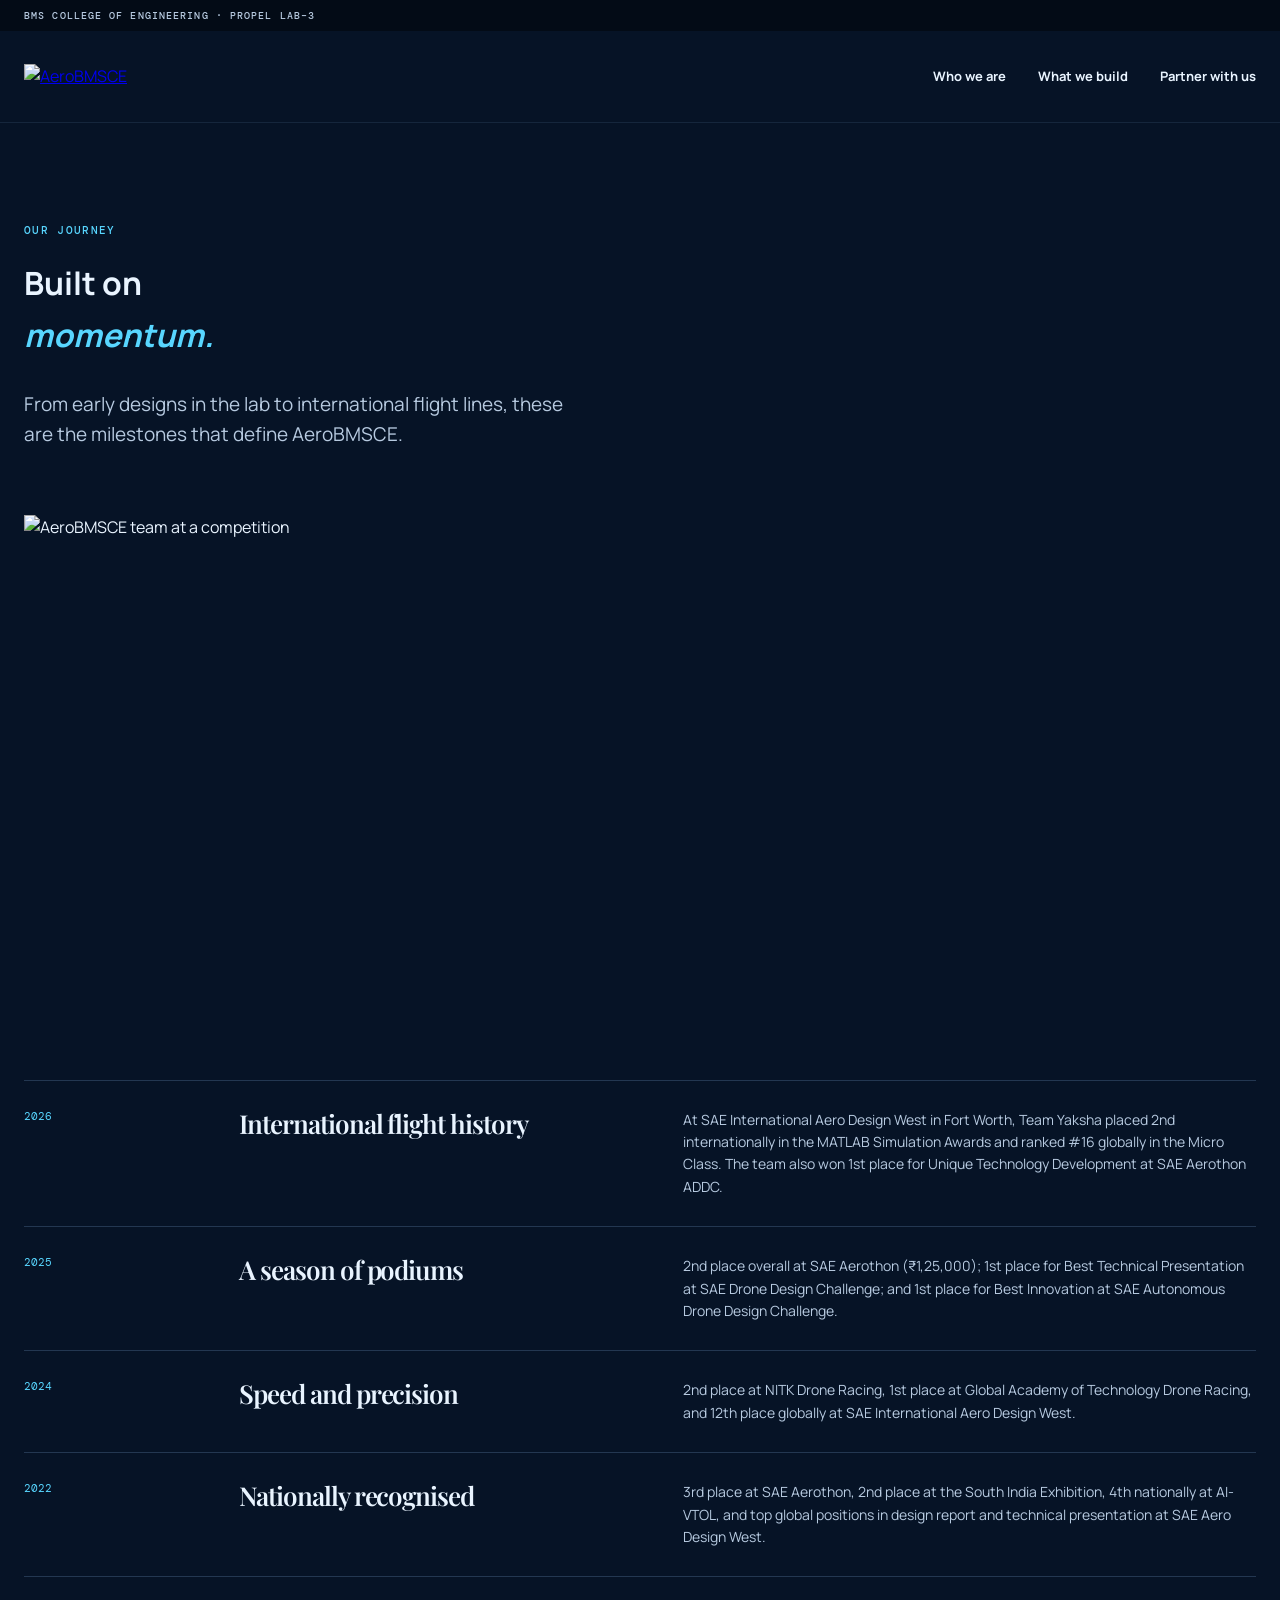
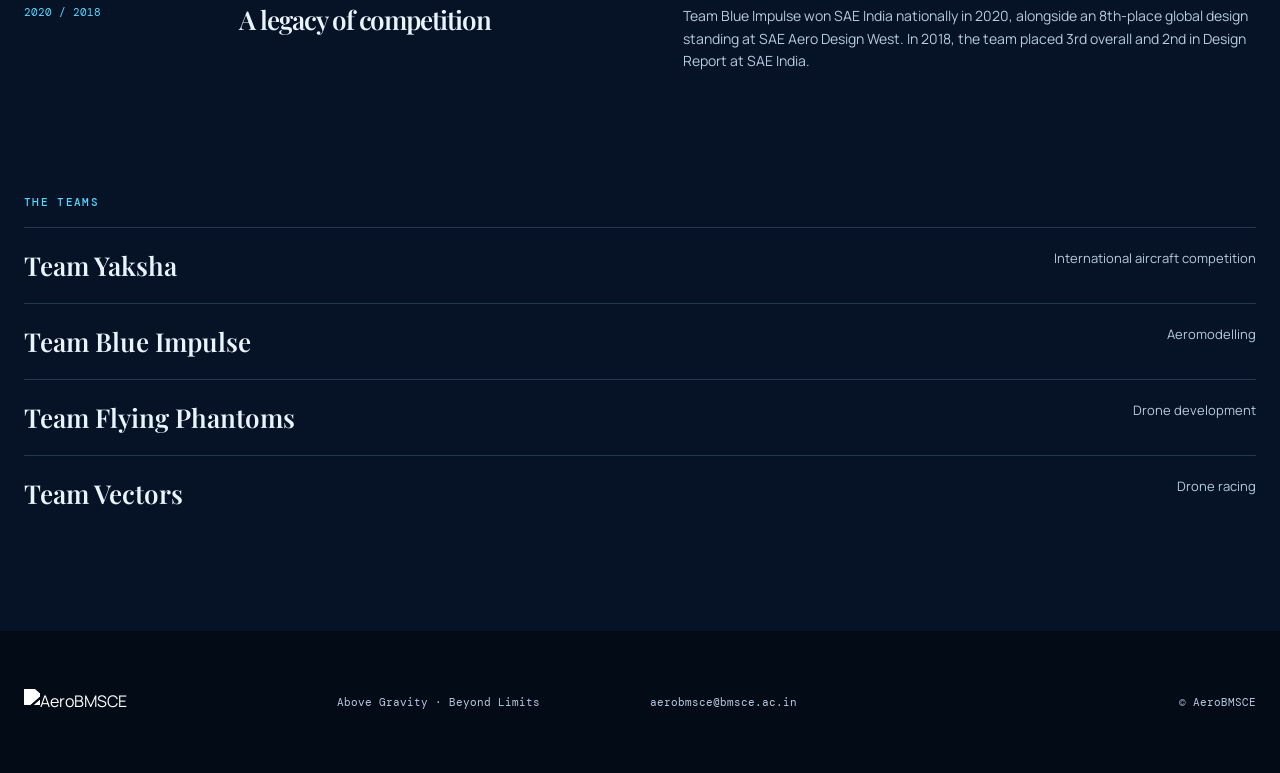
==== journey.html @ 064d7021 "Revamp AeroBMSCE website" ====
<!doctype html><html lang="en"><head><meta charset="utf-8"><meta name="viewport" content="width=device-width, initial-scale=1"><title>Our Journey | AeroBMSCE</title><link rel="preconnect" href="https://fonts.googleapis.com"><link rel="preconnect" href="https://fonts.gstatic.com" crossorigin><link href="https://fonts.googleapis.com/css2?family=DM+Mono:wght@400;500&family=Manrope:wght@400;500;600;700;800&family=Playfair+Display:ital,wght@0,600;0,700;1,600&display=swap" rel="stylesheet"><link rel="stylesheet" href="style.css"></head><body><div class="announcement">BMS College of Engineering · Propel Lab–3</div><header class="site-header"><a class="brand" href="index.html"><img src="images/header-logo.png" alt="AeroBMSCE"></a><nav class="main-nav"><a href="index.html#about">Who we are</a><a href="index.html#build">What we build</a><a href="index.html#partner">Partner with us</a></nav></header><main class="inner-page"><p class="eyebrow">Our journey</p><h1>Built on<br><em>momentum.</em></h1><p class="intro">From early designs in the lab to international flight lines, these are the milestones that define AeroBMSCE.</p><img class="inner-hero" src="images/photo6.jpg" alt="AeroBMSCE team at a competition"><section class="milestones"><article><span>2026</span><h2>International flight history</h2><p>At SAE International Aero Design West in Fort Worth, Team Yaksha placed 2nd internationally in the MATLAB Simulation Awards and ranked #16 globally in the Micro Class. The team also won 1st place for Unique Technology Development at SAE Aerothon ADDC.</p></article><article><span>2025</span><h2>A season of podiums</h2><p>2nd place overall at SAE Aerothon (₹1,25,000); 1st place for Best Technical Presentation at SAE Drone Design Challenge; and 1st place for Best Innovation at SAE Autonomous Drone Design Challenge.</p></article><article><span>2024</span><h2>Speed and precision</h2><p>2nd place at NITK Drone Racing, 1st place at Global Academy of Technology Drone Racing, and 12th place globally at SAE International Aero Design West.</p></article><article><span>2022</span><h2>Nationally recognised</h2><p>3rd place at SAE Aerothon, 2nd place at the South India Exhibition, 4th nationally at AI-VTOL, and top global positions in design report and technical presentation at SAE Aero Design West.</p></article><article><span>2020 / 2018</span><h2>A legacy of competition</h2><p>Team Blue Impulse won SAE India nationally in 2020, alongside an 8th-place global design standing at SAE Aero Design West. In 2018, the team placed 3rd overall and 2nd in Design Report at SAE India.</p></article></section><section class="team-list"><p class="eyebrow">The teams</p><div id="yaksha"><b>Team Yaksha</b><span>International aircraft competition</span></div><div id="blue-impulse"><b>Team Blue Impulse</b><span>Aeromodelling</span></div><div id="phantoms"><b>Team Flying Phantoms</b><span>Drone development</span></div><div id="vectors"><b>Team Vectors</b><span>Drone racing</span></div></section></main><footer><img src="images/header-logo.png" alt="AeroBMSCE"><p>Above Gravity · Beyond Limits</p><a href="mailto:aerobmsce@bmsce.ac.in">aerobmsce@bmsce.ac.in</a><small>© AeroBMSCE</small></footer><script src="script.js"></script></body></html>
---- style.css ----
:root{--navy:#061326;--navy-2:#0a2344;--blue:#1479ff;--cyan:#58d6ff;--ice:#e9f4ff;--mist:#b7cae0;--line:rgba(152,201,255,.2)}*{box-sizing:border-box}html{scroll-behavior:smooth}body{margin:0;background:var(--navy);color:var(--ice);font:16px/1.6 Manrope,Arial,sans-serif}.announcement{background:#030b16;color:var(--mist);font:500 10px/1.3 'DM Mono',monospace;letter-spacing:.11em;padding:9px max(24px,calc((100vw - 1280px)/2));text-transform:uppercase}.announcement span{float:right;color:var(--cyan)}.site-header{height:92px;display:flex;align-items:center;justify-content:space-between;padding:0 max(24px,calc((100vw - 1280px)/2));background:var(--navy);position:relative;z-index:2;border-bottom:1px solid rgba(152,201,255,.1)}.brand img,footer img{display:block;width:175px;height:auto}.main-nav{display:flex;gap:32px}.main-nav a{color:var(--ice);font-size:13px;font-weight:700;text-decoration:none}.main-nav a:hover,.text-link:hover{color:var(--cyan)}.menu-toggle{display:none;background:none;border:0;color:var(--ice);font:700 13px Manrope}.hero{min-height:690px;position:relative;background:var(--navy);color:var(--ice);overflow:hidden}.hero-image{position:absolute;inset:0;background:linear-gradient(90deg,rgba(3,10,25,.94),rgba(3,16,40,.7) 45%,rgba(3,16,40,.12)),url('images/photo2.jpg') center/cover}.hero-copy{position:relative;max-width:1280px;margin:auto;padding:145px 24px}.eyebrow,.section-label{font:500 11px 'DM Mono',monospace;letter-spacing:.12em;text-transform:uppercase}.eyebrow{color:var(--cyan);margin:0 0 18px}.hero h1,h2{font:600 clamp(49px,7vw,100px)/.98 'Playfair Display',Georgia,serif;letter-spacing:-.055em;margin:0}.hero h1 em,h2 em{color:var(--cyan);font-weight:600}.lede{max-width:465px;margin:29px 0;color:var(--mist);font-size:18px}.button{display:inline-flex;gap:30px;align-items:center;padding:14px 18px;text-decoration:none;font-size:12px;font-weight:800;text-transform:uppercase;letter-spacing:.06em}.button span{font-size:18px}.button-light{background:var(--blue);color:white}.button-dark{background:var(--ice);color:var(--navy)}.scroll-cue{bottom:28px;left:max(24px,calc((100vw - 1280px)/2));position:absolute;color:var(--mist);font:10px 'DM Mono',monospace;letter-spacing:.1em;text-decoration:none;text-transform:uppercase}.scroll-cue span{font-size:18px;margin-left:10px}.section{padding:120px max(24px,calc((100vw - 1280px)/2))}.section-label{border-top:1px solid var(--line);padding-top:14px;color:var(--mist)}.split-heading{display:grid;grid-template-columns:1.4fr .6fr;gap:90px;align-items:end;margin:44px 0 70px}.split-heading>p{margin:0;color:var(--mist)}.about{background:var(--navy)}.about-grid{display:grid;grid-template-columns:1.1fr .9fr;gap:9vw;align-items:center;margin-top:95px}.about-grid img{height:520px;width:100%;object-fit:cover;filter:saturate(1.1) contrast(1.05)}.about-grid h3,.partner-grid h3{font:600 42px/1.1 'Playfair Display',serif;letter-spacing:-.04em;margin:0 0 25px}.stats{display:grid;grid-template-columns:repeat(4,1fr);border-top:1px solid var(--line);border-bottom:1px solid var(--line)}.stats div{padding:24px 18px;border-left:1px solid var(--line)}.stats div:first-child{border-left:0}.stats strong{font:600 50px/1 'Playfair Display',serif;letter-spacing:-.05em;color:white}.stats strong span{color:var(--cyan)}.stats p{font-size:12px;margin:10px 0 0;color:var(--mist)}.dark-section{background:linear-gradient(145deg,#071b36,#0a2d5a);color:var(--ice)}.dark-section .section-label{border-color:var(--line);color:var(--mist)}.dark-section .split-heading>p{color:#c9dcf1}.build-grid{display:grid;grid-template-columns:1.15fr .85fr .85fr;grid-template-rows:250px 250px;gap:12px}.build-card{background:#0b315e;padding:29px;position:relative}.build-card>span{color:var(--cyan);font:11px 'DM Mono',monospace}.build-card h3{font:600 29px/1.1 'Playfair Display',serif;letter-spacing:-.04em;margin:46px 0 9px}.build-card p{color:#c2d7ed;font-size:13px;margin:0}.build-card.feature{grid-row:span 2;padding:0}.build-card.feature img,.image-card img{width:100%;height:100%;object-fit:cover}.build-card.feature>div{position:absolute;inset:auto 0 0;padding:30px;background:linear-gradient(transparent,rgba(2,12,28,.95))}.build-card.feature h3{margin-top:44px}.image-card{padding:0}.programmes{display:grid;grid-template-columns:.65fr 1.35fr;gap:30px;margin-top:85px;padding-top:18px;border-top:1px solid var(--line)}.programmes .eyebrow{margin:0}.programmes div{display:grid;grid-template-columns:repeat(2,1fr);gap:0 38px}.programmes a{border-bottom:1px solid var(--line);padding:10px 0;color:var(--ice);font:600 24px 'Playfair Display',serif;text-decoration:none}.programmes a span{float:right;color:var(--cyan)}.achievements{background:#071a33}.achievement-feature{display:grid;grid-template-columns:1fr 1fr;background:#0c2b50}.achievement-feature img{height:420px;width:100%;object-fit:cover}.achievement-feature div{padding:58px}.achievement-feature h3{font:600 53px/1 'Playfair Display',serif;letter-spacing:-.05em;margin:0 0 22px;color:white}.achievement-feature sup{font-size:20px}.achievement-feature p{max-width:380px;color:#c6daed}.location{font:500 11px 'DM Mono',monospace;text-transform:uppercase;color:var(--cyan)!important;margin-top:35px}.timeline{display:grid;grid-template-columns:repeat(3,1fr);margin-top:60px}.timeline article{padding:25px 25px 28px 0;border-top:1px solid var(--line);margin-right:25px}.timeline span{font:11px 'DM Mono',monospace;color:var(--cyan)}.timeline h3{font-size:16px;margin:15px 0 5px}.timeline p{font-size:13px;color:var(--mist);margin:0}.text-link{display:inline-block;margin-top:35px;color:var(--ice);font-size:13px;font-weight:800;text-decoration:none}.text-link span{margin-left:10px}.partner{background:linear-gradient(135deg,#0a55a8,#102e64)}.partner .section-label{border-color:var(--line);color:#bdd9fa}.partner-hero{display:grid;grid-template-columns:1fr .65fr;gap:120px;align-items:end;margin:48px 0 75px}.partner-hero p:last-child{margin:0;color:#d5e7fb}.partner-grid{display:grid;grid-template-columns:1fr 1fr;gap:65px;border-top:1px solid var(--line);padding:35px 0 42px}.partner-grid h3{font-size:30px}.partner-grid ul{list-style:none;padding:0;margin:0}.partner-grid li{border-top:1px solid var(--line);padding:12px 0;font-size:13px;color:#d9eaff}.partner-grid li:first-child{border:0}footer{background:#030b16;color:var(--mist);padding:58px max(24px,calc((100vw - 1280px)/2));display:grid;grid-template-columns:1fr 1fr 1fr 1fr;align-items:center;gap:20px}footer img{filter:brightness(0) invert(1)}footer p,footer a,footer small{margin:0;font:11px 'DM Mono',monospace;color:var(--mist);text-decoration:none}footer small{text-align:right}.inner-page{max-width:1280px;margin:auto;padding:100px 24px;background:var(--navy)}.inner-page>h1{color:var(--ice)}.inner-page>h1 em{color:var(--cyan)}.intro{max-width:570px;font-size:19px;margin:28px 0 65px;color:var(--mist)}.inner-hero{display:block;width:100%;height:500px;object-fit:cover}.milestones{margin-top:65px}.milestones article{display:grid;grid-template-columns:180px 1fr 1.4fr;gap:35px;padding:28px 0;border-top:1px solid var(--line)}.milestones span,.tiers-new article>p{font:11px 'DM Mono',monospace;color:var(--cyan)}.milestones h2{font:600 26px/1.15 'Playfair Display',serif;letter-spacing:-.04em}.milestones p{margin:0;color:var(--mist);font-size:14px}.team-list{margin-top:95px}.team-list>div{display:flex;justify-content:space-between;border-top:1px solid var(--line);padding:20px 0}.team-list b{font:600 26px 'Playfair Display',serif}.team-list span{font-size:13px;color:var(--mist)}.tiers-new{display:grid;grid-template-columns:repeat(2,1fr);gap:12px}.tiers-new article{background:#0b315e;color:var(--ice);padding:34px}.tiers-new h2,.ecosystem h2,.contact-block h2{font:600 40px/1.05 'Playfair Display',serif;letter-spacing:-.04em;margin:34px 0 8px}.tiers-new b{font-size:12px;color:var(--cyan)}.tiers-new ul{font-size:13px;color:#c6daed;padding-left:18px;margin-top:25px}.ecosystem{margin:100px 0}.ecosystem h2{max-width:650px}.ecosystem>div{display:flex;flex-wrap:wrap;gap:20px;margin-top:40px}.ecosystem img{object-fit:contain;width:135px;height:55px;filter:grayscale(1) brightness(3)}.contact-block{background:#0b58af;padding:55px}.contact-block .eyebrow{color:var(--cyan)}.contact-block h2{margin-bottom:35px}@media(max-width:760px){.announcement span{display:none}.site-header{height:72px}.brand img{width:140px}.menu-toggle{display:block}.main-nav{display:none;position:absolute;top:72px;left:0;right:0;background:var(--navy);padding:18px 24px;flex-direction:column;gap:15px;border-top:1px solid var(--line)}.main-nav.open{display:flex}.hero{min-height:620px}.hero-copy{padding-top:110px}.split-heading,.about-grid,.achievement-feature,.partner-hero{grid-template-columns:1fr;gap:28px}.split-heading{margin-bottom:45px}.section{padding-top:76px;padding-bottom:76px}.stats{grid-template-columns:1fr 1fr}.stats div:nth-child(3){border-left:0;border-top:1px solid var(--line)}.stats div:nth-child(4){border-top:1px solid var(--line)}.about-grid{margin-top:55px}.about-grid img{height:360px}.build-grid{grid-template-columns:1fr 1fr;grid-template-rows:260px 220px 220px}.build-card.feature{grid-row:span 2}.image-card{grid-column:span 2}.programmes{grid-template-columns:1fr}.programmes div{grid-template-columns:1fr}.achievement-feature img{height:300px}.achievement-feature div{padding:35px}.timeline{grid-template-columns:1fr 1fr}.partner-grid{gap:30px}.hero h1,h2{font-size:clamp(45px,13vw,70px)}footer{grid-template-columns:1fr;gap:18px}footer small{text-align:left}.inner-page{padding-top:70px}.inner-hero{height:300px}.milestones article{grid-template-columns:1fr;gap:8px}.tiers-new{grid-template-columns:1fr}.team-list>div{display:block}.team-list span{display:block}.contact-block{padding:35px}}@media(max-width:420px){.stats strong{font-size:40px}.build-grid{grid-template-columns:1fr;grid-template-rows:330px 220px 220px 220px}.build-card.feature,.image-card{grid-column:auto;grid-row:auto}.timeline,.partner-grid{grid-template-columns:1fr}}
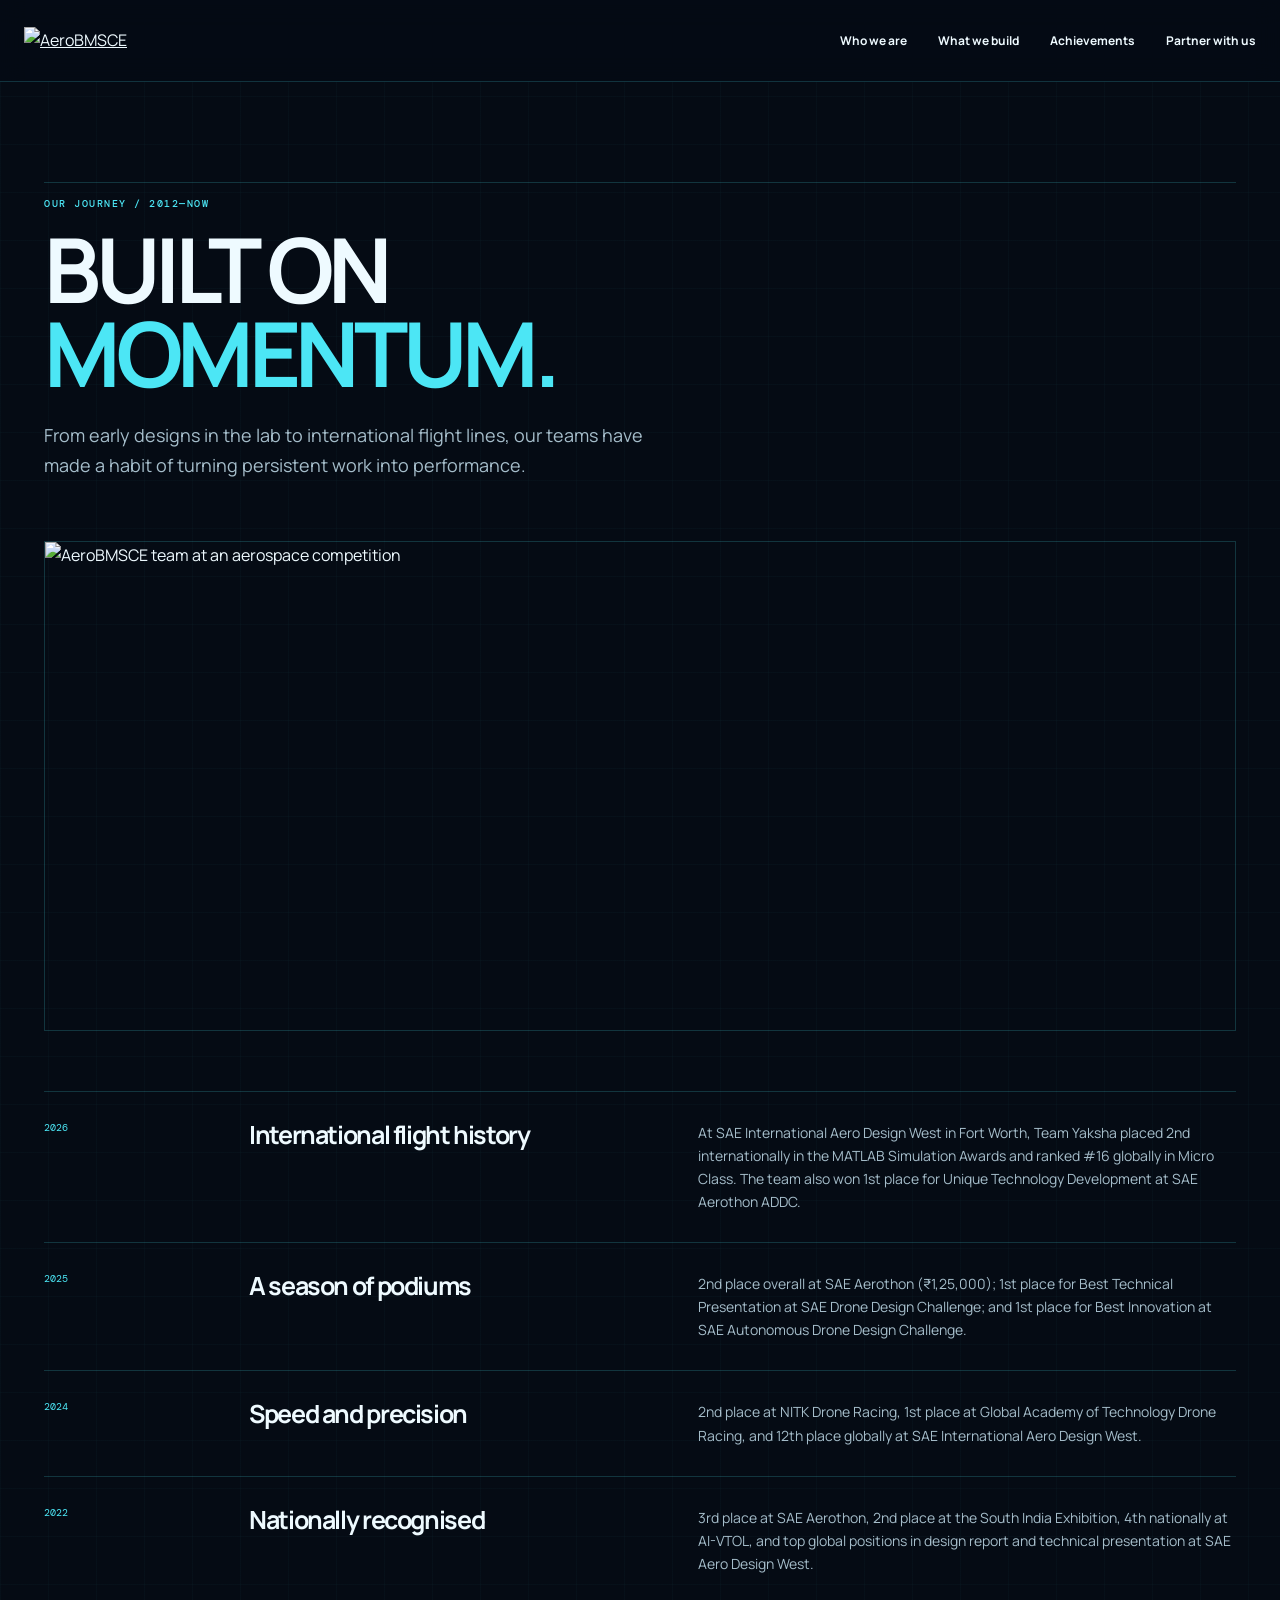
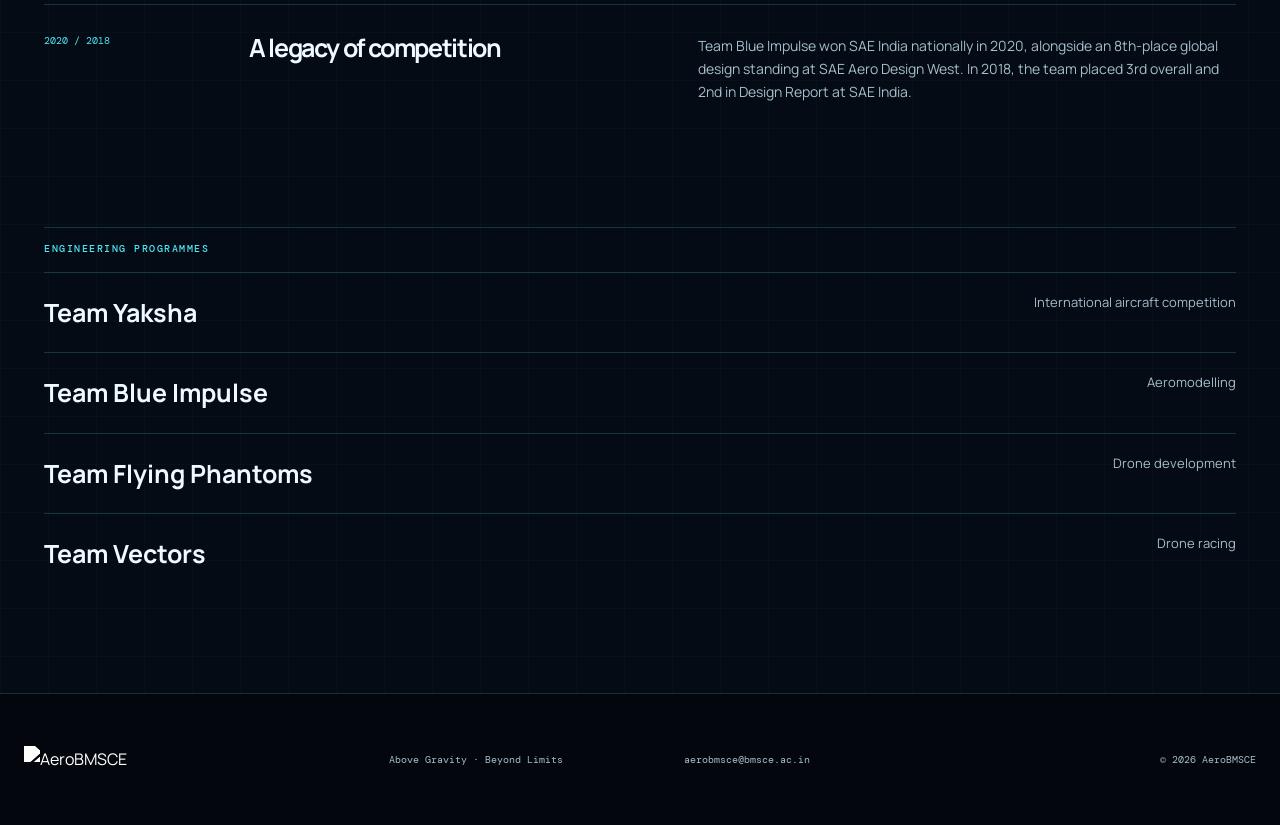
==== commit 7dbb54c2: "Build premium aerospace HUD redesign" ====
--- a/journey.html
+++ b/journey.html
@@ -1 +1 @@
-<!doctype html><html lang="en"><head><meta charset="utf-8"><meta name="viewport" content="width=device-width, initial-scale=1"><title>Our Journey | AeroBMSCE</title><link rel="preconnect" href="https://fonts.googleapis.com"><link rel="preconnect" href="https://fonts.gstatic.com" crossorigin><link href="https://fonts.googleapis.com/css2?family=DM+Mono:wght@400;500&family=Manrope:wght@400;500;600;700;800&family=Playfair+Display:ital,wght@0,600;0,700;1,600&display=swap" rel="stylesheet"><link rel="stylesheet" href="style.css"></head><body><div class="announcement">BMS College of Engineering · Propel Lab–3</div><header class="site-header"><a class="brand" href="index.html"><img src="images/header-logo.png" alt="AeroBMSCE"></a><nav class="main-nav"><a href="index.html#about">Who we are</a><a href="index.html#build">What we build</a><a href="index.html#partner">Partner with us</a></nav></header><main class="inner-page"><p class="eyebrow">Our journey</p><h1>Built on<br><em>momentum.</em></h1><p class="intro">From early designs in the lab to international flight lines, these are the milestones that define AeroBMSCE.</p><img class="inner-hero" src="images/photo6.jpg" alt="AeroBMSCE team at a competition"><section class="milestones"><article><span>2026</span><h2>International flight history</h2><p>At SAE International Aero Design West in Fort Worth, Team Yaksha placed 2nd internationally in the MATLAB Simulation Awards and ranked #16 globally in the Micro Class. The team also won 1st place for Unique Technology Development at SAE Aerothon ADDC.</p></article><article><span>2025</span><h2>A season of podiums</h2><p>2nd place overall at SAE Aerothon (₹1,25,000); 1st place for Best Technical Presentation at SAE Drone Design Challenge; and 1st place for Best Innovation at SAE Autonomous Drone Design Challenge.</p></article><article><span>2024</span><h2>Speed and precision</h2><p>2nd place at NITK Drone Racing, 1st place at Global Academy of Technology Drone Racing, and 12th place globally at SAE International Aero Design West.</p></article><article><span>2022</span><h2>Nationally recognised</h2><p>3rd place at SAE Aerothon, 2nd place at the South India Exhibition, 4th nationally at AI-VTOL, and top global positions in design report and technical presentation at SAE Aero Design West.</p></article><article><span>2020 / 2018</span><h2>A legacy of competition</h2><p>Team Blue Impulse won SAE India nationally in 2020, alongside an 8th-place global design standing at SAE Aero Design West. In 2018, the team placed 3rd overall and 2nd in Design Report at SAE India.</p></article></section><section class="team-list"><p class="eyebrow">The teams</p><div id="yaksha"><b>Team Yaksha</b><span>International aircraft competition</span></div><div id="blue-impulse"><b>Team Blue Impulse</b><span>Aeromodelling</span></div><div id="phantoms"><b>Team Flying Phantoms</b><span>Drone development</span></div><div id="vectors"><b>Team Vectors</b><span>Drone racing</span></div></section></main><footer><img src="images/header-logo.png" alt="AeroBMSCE"><p>Above Gravity · Beyond Limits</p><a href="mailto:aerobmsce@bmsce.ac.in">aerobmsce@bmsce.ac.in</a><small>© AeroBMSCE</small></footer><script src="script.js"></script></body></html>
+<!doctype html><html lang="en"><head><meta charset="utf-8"><meta name="viewport" content="width=device-width,initial-scale=1"><meta name="description" content="AeroBMSCE competition journey and teams."><title>Journey | AeroBMSCE</title><link rel="preconnect" href="https://fonts.googleapis.com"><link rel="preconnect" href="https://fonts.gstatic.com" crossorigin><link href="https://fonts.googleapis.com/css2?family=DM+Mono:wght@400;500&family=Manrope:wght@400;500;600;700;800&display=swap" rel="stylesheet"><link rel="stylesheet" href="style.css"></head><body><a class="skip-link" href="#main">Skip to content</a><header class="site-header"><a class="brand" href="index.html"><img src="images/header-logo.png" alt="AeroBMSCE"></a><button class="menu-toggle" type="button" aria-expanded="false" aria-controls="main-nav">Menu</button><nav id="main-nav" class="main-nav" aria-label="Primary navigation"><a href="index.html#about">Who we are</a><a href="index.html#projects">What we build</a><a href="index.html#achievements">Achievements</a><a href="partners.html">Partner with us</a></nav></header><main id="main" class="inner-page"><p class="eyebrow">OUR JOURNEY / 2012—NOW</p><h1>BUILT ON<br><em>MOMENTUM.</em></h1><p class="intro">From early designs in the lab to international flight lines, our teams have made a habit of turning persistent work into performance.</p><img class="inner-hero" src="images/photo6.jpg" alt="AeroBMSCE team at an aerospace competition"><section class="milestones reveal"><article><span>2026</span><h2>International flight history</h2><p>At SAE International Aero Design West in Fort Worth, Team Yaksha placed 2nd internationally in the MATLAB Simulation Awards and ranked #16 globally in Micro Class. The team also won 1st place for Unique Technology Development at SAE Aerothon ADDC.</p></article><article><span>2025</span><h2>A season of podiums</h2><p>2nd place overall at SAE Aerothon (₹1,25,000); 1st place for Best Technical Presentation at SAE Drone Design Challenge; and 1st place for Best Innovation at SAE Autonomous Drone Design Challenge.</p></article><article><span>2024</span><h2>Speed and precision</h2><p>2nd place at NITK Drone Racing, 1st place at Global Academy of Technology Drone Racing, and 12th place globally at SAE International Aero Design West.</p></article><article><span>2022</span><h2>Nationally recognised</h2><p>3rd place at SAE Aerothon, 2nd place at the South India Exhibition, 4th nationally at AI-VTOL, and top global positions in design report and technical presentation at SAE Aero Design West.</p></article><article><span>2020 / 2018</span><h2>A legacy of competition</h2><p>Team Blue Impulse won SAE India nationally in 2020, alongside an 8th-place global design standing at SAE Aero Design West. In 2018, the team placed 3rd overall and 2nd in Design Report at SAE India.</p></article></section><section id="teams" class="team-list reveal"><p class="eyebrow">ENGINEERING PROGRAMMES</p><div id="yaksha"><b>Team Yaksha</b><span>International aircraft competition</span></div><div id="blue-impulse"><b>Team Blue Impulse</b><span>Aeromodelling</span></div><div id="phantoms"><b>Team Flying Phantoms</b><span>Drone development</span></div><div id="vectors"><b>Team Vectors</b><span>Drone racing</span></div></section></main><footer><img src="images/header-logo.png" alt="AeroBMSCE"><p>Above Gravity · Beyond Limits</p><a href="mailto:aerobmsce@bmsce.ac.in">aerobmsce@bmsce.ac.in</a><small>© <span id="year"></span> AeroBMSCE</small></footer><script src="script.js"></script></body></html>
--- a/style.css
+++ b/style.css
@@ -1 +1 @@
-:root{--navy:#061326;--navy-2:#0a2344;--blue:#1479ff;--cyan:#58d6ff;--ice:#e9f4ff;--mist:#b7cae0;--line:rgba(152,201,255,.2)}*{box-sizing:border-box}html{scroll-behavior:smooth}body{margin:0;background:var(--navy);color:var(--ice);font:16px/1.6 Manrope,Arial,sans-serif}.announcement{background:#030b16;color:var(--mist);font:500 10px/1.3 'DM Mono',monospace;letter-spacing:.11em;padding:9px max(24px,calc((100vw - 1280px)/2));text-transform:uppercase}.announcement span{float:right;color:var(--cyan)}.site-header{height:92px;display:flex;align-items:center;justify-content:space-between;padding:0 max(24px,calc((100vw - 1280px)/2));background:var(--navy);position:relative;z-index:2;border-bottom:1px solid rgba(152,201,255,.1)}.brand img,footer img{display:block;width:175px;height:auto}.main-nav{display:flex;gap:32px}.main-nav a{color:var(--ice);font-size:13px;font-weight:700;text-decoration:none}.main-nav a:hover,.text-link:hover{color:var(--cyan)}.menu-toggle{display:none;background:none;border:0;color:var(--ice);font:700 13px Manrope}.hero{min-height:690px;position:relative;background:var(--navy);color:var(--ice);overflow:hidden}.hero-image{position:absolute;inset:0;background:linear-gradient(90deg,rgba(3,10,25,.94),rgba(3,16,40,.7) 45%,rgba(3,16,40,.12)),url('images/photo2.jpg') center/cover}.hero-copy{position:relative;max-width:1280px;margin:auto;padding:145px 24px}.eyebrow,.section-label{font:500 11px 'DM Mono',monospace;letter-spacing:.12em;text-transform:uppercase}.eyebrow{color:var(--cyan);margin:0 0 18px}.hero h1,h2{font:600 clamp(49px,7vw,100px)/.98 'Playfair Display',Georgia,serif;letter-spacing:-.055em;margin:0}.hero h1 em,h2 em{color:var(--cyan);font-weight:600}.lede{max-width:465px;margin:29px 0;color:var(--mist);font-size:18px}.button{display:inline-flex;gap:30px;align-items:center;padding:14px 18px;text-decoration:none;font-size:12px;font-weight:800;text-transform:uppercase;letter-spacing:.06em}.button span{font-size:18px}.button-light{background:var(--blue);color:white}.button-dark{background:var(--ice);color:var(--navy)}.scroll-cue{bottom:28px;left:max(24px,calc((100vw - 1280px)/2));position:absolute;color:var(--mist);font:10px 'DM Mono',monospace;letter-spacing:.1em;text-decoration:none;text-transform:uppercase}.scroll-cue span{font-size:18px;margin-left:10px}.section{padding:120px max(24px,calc((100vw - 1280px)/2))}.section-label{border-top:1px solid var(--line);padding-top:14px;color:var(--mist)}.split-heading{display:grid;grid-template-columns:1.4fr .6fr;gap:90px;align-items:end;margin:44px 0 70px}.split-heading>p{margin:0;color:var(--mist)}.about{background:var(--navy)}.about-grid{display:grid;grid-template-columns:1.1fr .9fr;gap:9vw;align-items:center;margin-top:95px}.about-grid img{height:520px;width:100%;object-fit:cover;filter:saturate(1.1) contrast(1.05)}.about-grid h3,.partner-grid h3{font:600 42px/1.1 'Playfair Display',serif;letter-spacing:-.04em;margin:0 0 25px}.stats{display:grid;grid-template-columns:repeat(4,1fr);border-top:1px solid var(--line);border-bottom:1px solid var(--line)}.stats div{padding:24px 18px;border-left:1px solid var(--line)}.stats div:first-child{border-left:0}.stats strong{font:600 50px/1 'Playfair Display',serif;letter-spacing:-.05em;color:white}.stats strong span{color:var(--cyan)}.stats p{font-size:12px;margin:10px 0 0;color:var(--mist)}.dark-section{background:linear-gradient(145deg,#071b36,#0a2d5a);color:var(--ice)}.dark-section .section-label{border-color:var(--line);color:var(--mist)}.dark-section .split-heading>p{color:#c9dcf1}.build-grid{display:grid;grid-template-columns:1.15fr .85fr .85fr;grid-template-rows:250px 250px;gap:12px}.build-card{background:#0b315e;padding:29px;position:relative}.build-card>span{color:var(--cyan);font:11px 'DM Mono',monospace}.build-card h3{font:600 29px/1.1 'Playfair Display',serif;letter-spacing:-.04em;margin:46px 0 9px}.build-card p{color:#c2d7ed;font-size:13px;margin:0}.build-card.feature{grid-row:span 2;padding:0}.build-card.feature img,.image-card img{width:100%;height:100%;object-fit:cover}.build-card.feature>div{position:absolute;inset:auto 0 0;padding:30px;background:linear-gradient(transparent,rgba(2,12,28,.95))}.build-card.feature h3{margin-top:44px}.image-card{padding:0}.programmes{display:grid;grid-template-columns:.65fr 1.35fr;gap:30px;margin-top:85px;padding-top:18px;border-top:1px solid var(--line)}.programmes .eyebrow{margin:0}.programmes div{display:grid;grid-template-columns:repeat(2,1fr);gap:0 38px}.programmes a{border-bottom:1px solid var(--line);padding:10px 0;color:var(--ice);font:600 24px 'Playfair Display',serif;text-decoration:none}.programmes a span{float:right;color:var(--cyan)}.achievements{background:#071a33}.achievement-feature{display:grid;grid-template-columns:1fr 1fr;background:#0c2b50}.achievement-feature img{height:420px;width:100%;object-fit:cover}.achievement-feature div{padding:58px}.achievement-feature h3{font:600 53px/1 'Playfair Display',serif;letter-spacing:-.05em;margin:0 0 22px;color:white}.achievement-feature sup{font-size:20px}.achievement-feature p{max-width:380px;color:#c6daed}.location{font:500 11px 'DM Mono',monospace;text-transform:uppercase;color:var(--cyan)!important;margin-top:35px}.timeline{display:grid;grid-template-columns:repeat(3,1fr);margin-top:60px}.timeline article{padding:25px 25px 28px 0;border-top:1px solid var(--line);margin-right:25px}.timeline span{font:11px 'DM Mono',monospace;color:var(--cyan)}.timeline h3{font-size:16px;margin:15px 0 5px}.timeline p{font-size:13px;color:var(--mist);margin:0}.text-link{display:inline-block;margin-top:35px;color:var(--ice);font-size:13px;font-weight:800;text-decoration:none}.text-link span{margin-left:10px}.partner{background:linear-gradient(135deg,#0a55a8,#102e64)}.partner .section-label{border-color:var(--line);color:#bdd9fa}.partner-hero{display:grid;grid-template-columns:1fr .65fr;gap:120px;align-items:end;margin:48px 0 75px}.partner-hero p:last-child{margin:0;color:#d5e7fb}.partner-grid{display:grid;grid-template-columns:1fr 1fr;gap:65px;border-top:1px solid var(--line);padding:35px 0 42px}.partner-grid h3{font-size:30px}.partner-grid ul{list-style:none;padding:0;margin:0}.partner-grid li{border-top:1px solid var(--line);padding:12px 0;font-size:13px;color:#d9eaff}.partner-grid li:first-child{border:0}footer{background:#030b16;color:var(--mist);padding:58px max(24px,calc((100vw - 1280px)/2));display:grid;grid-template-columns:1fr 1fr 1fr 1fr;align-items:center;gap:20px}footer img{filter:brightness(0) invert(1)}footer p,footer a,footer small{margin:0;font:11px 'DM Mono',monospace;color:var(--mist);text-decoration:none}footer small{text-align:right}.inner-page{max-width:1280px;margin:auto;padding:100px 24px;background:var(--navy)}.inner-page>h1{color:var(--ice)}.inner-page>h1 em{color:var(--cyan)}.intro{max-width:570px;font-size:19px;margin:28px 0 65px;color:var(--mist)}.inner-hero{display:block;width:100%;height:500px;object-fit:cover}.milestones{margin-top:65px}.milestones article{display:grid;grid-template-columns:180px 1fr 1.4fr;gap:35px;padding:28px 0;border-top:1px solid var(--line)}.milestones span,.tiers-new article>p{font:11px 'DM Mono',monospace;color:var(--cyan)}.milestones h2{font:600 26px/1.15 'Playfair Display',serif;letter-spacing:-.04em}.milestones p{margin:0;color:var(--mist);font-size:14px}.team-list{margin-top:95px}.team-list>div{display:flex;justify-content:space-between;border-top:1px solid var(--line);padding:20px 0}.team-list b{font:600 26px 'Playfair Display',serif}.team-list span{font-size:13px;color:var(--mist)}.tiers-new{display:grid;grid-template-columns:repeat(2,1fr);gap:12px}.tiers-new article{background:#0b315e;color:var(--ice);padding:34px}.tiers-new h2,.ecosystem h2,.contact-block h2{font:600 40px/1.05 'Playfair Display',serif;letter-spacing:-.04em;margin:34px 0 8px}.tiers-new b{font-size:12px;color:var(--cyan)}.tiers-new ul{font-size:13px;color:#c6daed;padding-left:18px;margin-top:25px}.ecosystem{margin:100px 0}.ecosystem h2{max-width:650px}.ecosystem>div{display:flex;flex-wrap:wrap;gap:20px;margin-top:40px}.ecosystem img{object-fit:contain;width:135px;height:55px;filter:grayscale(1) brightness(3)}.contact-block{background:#0b58af;padding:55px}.contact-block .eyebrow{color:var(--cyan)}.contact-block h2{margin-bottom:35px}@media(max-width:760px){.announcement span{display:none}.site-header{height:72px}.brand img{width:140px}.menu-toggle{display:block}.main-nav{display:none;position:absolute;top:72px;left:0;right:0;background:var(--navy);padding:18px 24px;flex-direction:column;gap:15px;border-top:1px solid var(--line)}.main-nav.open{display:flex}.hero{min-height:620px}.hero-copy{padding-top:110px}.split-heading,.about-grid,.achievement-feature,.partner-hero{grid-template-columns:1fr;gap:28px}.split-heading{margin-bottom:45px}.section{padding-top:76px;padding-bottom:76px}.stats{grid-template-columns:1fr 1fr}.stats div:nth-child(3){border-left:0;border-top:1px solid var(--line)}.stats div:nth-child(4){border-top:1px solid var(--line)}.about-grid{margin-top:55px}.about-grid img{height:360px}.build-grid{grid-template-columns:1fr 1fr;grid-template-rows:260px 220px 220px}.build-card.feature{grid-row:span 2}.image-card{grid-column:span 2}.programmes{grid-template-columns:1fr}.programmes div{grid-template-columns:1fr}.achievement-feature img{height:300px}.achievement-feature div{padding:35px}.timeline{grid-template-columns:1fr 1fr}.partner-grid{gap:30px}.hero h1,h2{font-size:clamp(45px,13vw,70px)}footer{grid-template-columns:1fr;gap:18px}footer small{text-align:left}.inner-page{padding-top:70px}.inner-hero{height:300px}.milestones article{grid-template-columns:1fr;gap:8px}.tiers-new{grid-template-columns:1fr}.team-list>div{display:block}.team-list span{display:block}.contact-block{padding:35px}}@media(max-width:420px){.stats strong{font-size:40px}.build-grid{grid-template-columns:1fr;grid-template-rows:330px 220px 220px 220px}.build-card.feature,.image-card{grid-column:auto;grid-row:auto}.timeline,.partner-grid{grid-template-columns:1fr}}
+:root{--bg:#050b14;--surface:#081522;--card:#0b2235;--cyan:#4ce6f5;--text:#eefaff;--muted:#a5bdca;--line:rgba(76,230,245,.19);--max:1240px}*{box-sizing:border-box}html{scroll-behavior:smooth}body{margin:0;background:var(--bg);color:var(--text);font:400 16px/1.65 Manrope,Arial,sans-serif;background-image:linear-gradient(rgba(76,230,245,.025) 1px,transparent 1px),linear-gradient(90deg,rgba(76,230,245,.025) 1px,transparent 1px);background-size:48px 48px}img{max-width:100%;display:block}a{color:inherit}.skip-link{position:fixed;left:12px;top:-50px;z-index:100;color:var(--bg);background:var(--cyan);padding:9px 14px;font-weight:800}.skip-link:focus{top:12px}.site-header{height:82px;display:flex;align-items:center;justify-content:space-between;padding:0 max(24px,calc((100vw - var(--max))/2));border-bottom:1px solid var(--line);background:rgba(5,11,20,.9);backdrop-filter:blur(14px);position:sticky;top:0;z-index:20}.brand img,footer img{width:174px;height:auto}.main-nav{display:flex;gap:31px}.main-nav a{position:relative;text-decoration:none;color:var(--text);font-size:12px;font-weight:700}.main-nav a:after{content:"";position:absolute;left:0;right:0;bottom:-8px;height:1px;background:var(--cyan);transform:scaleX(0);transform-origin:left;transition:transform .2s}.main-nav a:hover:after,.main-nav a:focus-visible:after{transform:scaleX(1)}.menu-toggle{display:none;border:1px solid var(--line);color:var(--text);background:transparent;padding:8px 11px;font:600 11px 'DM Mono',monospace;letter-spacing:.08em;text-transform:uppercase}.hero{min-height:calc(100svh - 82px);position:relative;display:grid;align-items:center;overflow:hidden;border-bottom:1px solid var(--line)}.hero-image{position:absolute;inset:0;background:linear-gradient(90deg,rgba(5,11,20,.95) 0%,rgba(5,11,20,.74) 44%,rgba(5,11,20,.18)),url('images/photo2.jpg') center/cover}.hero-content,.section{width:min(var(--max),100%);margin:auto;padding-left:24px;padding-right:24px}.hero-content{position:relative;z-index:2;padding-top:60px;padding-bottom:90px}.kicker,.eyebrow{margin:0 0 17px;color:var(--cyan);font:500 10px 'DM Mono',monospace;letter-spacing:.15em;text-transform:uppercase}.hero h1,h2,h3{letter-spacing:-.055em}.hero h1{max-width:900px;margin:0;font-size:clamp(44px,7vw,98px);line-height:.94;font-weight:800}.hero h1 span,h2 span{color:var(--cyan)}.hero-content>p:not(.kicker){max-width:540px;color:var(--muted);font-size:17px;margin:29px 0}.actions{display:flex;flex-wrap:wrap;gap:12px}.button{display:inline-flex;gap:28px;align-items:center;justify-content:space-between;padding:14px 17px;font-size:11px;font-weight:800;letter-spacing:.07em;text-decoration:none;text-transform:uppercase;transition:transform .2s,background .2s,border .2s}.button:hover{transform:translateY(-3px)}.button b{font-size:17px}.primary{background:var(--cyan);color:var(--bg)}.secondary{border:1px solid rgba(238,250,255,.45);color:var(--text);background:rgba(5,11,20,.28)}.secondary:hover{border-color:var(--cyan);background:rgba(76,230,245,.12)}.scroll{position:absolute;bottom:26px;left:max(24px,calc((100vw - var(--max))/2));z-index:2;text-decoration:none;color:var(--muted);font:10px 'DM Mono',monospace;letter-spacing:.11em;text-transform:uppercase}.scroll span{font-size:18px;margin-left:8px;color:var(--cyan)}.flight-path{position:absolute;inset:0;z-index:1;pointer-events:none}.flight-path svg{position:absolute;width:min(67vw,850px);height:75%;right:-3%;bottom:0}.flight-path path{fill:none;stroke:var(--cyan);stroke-width:1.2;stroke-dasharray:6 10;animation:dash 18s linear infinite}.flight-path circle{fill:none;stroke:var(--cyan);stroke-width:1;transform-origin:685px 287px;animation:pulse 3s ease-out infinite}.flight-path .dot{fill:var(--cyan);stroke:none;animation:none}.flight-path small{position:absolute;right:6%;bottom:8%;color:var(--muted);font:10px 'DM Mono',monospace;letter-spacing:.1em}.section{padding-top:115px;padding-bottom:115px}.eyebrow{border-top:1px solid var(--line);padding-top:14px}.heading{display:grid;grid-template-columns:1.35fr .65fr;gap:90px;align-items:end;margin:42px 0 62px}.heading h2{margin:0;font-size:clamp(39px,5.4vw,74px);line-height:.98;font-weight:800}.heading p{max-width:390px;margin:0;color:var(--muted)}.metrics{display:grid;grid-template-columns:repeat(4,1fr);border-top:1px solid var(--line);border-bottom:1px solid var(--line)}.metrics>div{padding:22px 18px;border-left:1px solid var(--line)}.metrics>div:first-child{border-left:0}.metrics b{font-size:48px;line-height:1;font-weight:700}.metrics sup{color:var(--cyan)}.metrics span{display:block;color:var(--muted);font-size:12px;margin-top:11px}.editorial{display:grid;grid-template-columns:1.12fr .88fr;gap:9vw;align-items:center;margin-top:90px}.editorial img{width:100%;height:500px;object-fit:cover}.editorial h3{font-size:40px;line-height:1.07;margin:0 0 21px}.editorial p:last-child{color:var(--muted)}.panel{background:var(--surface);max-width:none;width:auto;padding-left:max(24px,calc((100vw - var(--max))/2));padding-right:max(24px,calc((100vw - var(--max))/2));border-top:1px solid var(--line);border-bottom:1px solid var(--line)}.project-grid{display:grid;grid-template-columns:1.15fr .85fr .85fr;grid-template-rows:260px 260px;gap:12px}.project{position:relative;overflow:hidden;background:var(--card);border:1px solid transparent;padding:28px;transition:transform .25s,border-color .25s,background .25s}.project:hover{transform:translateY(-4px);border-color:var(--line);background:#0d2b44}.project small{color:var(--cyan);font:10px 'DM Mono',monospace;letter-spacing:.1em}.project h3{font-size:28px;line-height:1.1;margin:45px 0 9px}.project p{font-size:13px;color:var(--muted);margin:0}.project-image{padding:0;grid-row:span 2}.project-image img{height:100%;width:100%;object-fit:cover;transition:transform .5s}.project-image:hover img{transform:scale(1.045)}.project-image div{position:absolute;inset:auto 0 0;padding:60px 29px 28px;background:linear-gradient(transparent,rgba(5,11,20,.94))}.project-image h3{margin:43px 0 9px}.team-links{display:grid;grid-template-columns:repeat(2,1fr);gap:0 38px;margin-top:74px}.team-links a{padding:12px 0;border-bottom:1px solid var(--line);text-decoration:none;font-size:22px;font-weight:700;letter-spacing:-.03em}.team-links b{float:right;color:var(--cyan)}.featured-result{display:grid;grid-template-columns:1fr 1fr;background:var(--card);border:1px solid var(--line)}.featured-result img{width:100%;height:400px;object-fit:cover}.featured-result div{padding:55px}.featured-result h3{font-size:52px;line-height:1;margin:0 0 22px}.featured-result sup{font-size:20px;color:var(--cyan)}.featured-result div>p:last-child{color:var(--muted)}.timeline{display:grid;grid-template-columns:repeat(4,1fr);gap:23px;margin-top:58px}.timeline article{border-top:1px solid var(--line);padding-top:19px}.timeline b{font:10px 'DM Mono',monospace;color:var(--cyan);letter-spacing:.1em}.timeline h3{font-size:16px;margin:15px 0 5px;letter-spacing:-.02em}.timeline p{font-size:13px;color:var(--muted);margin:0}.text-link{display:inline-block;margin-top:35px;text-decoration:none;font-size:13px;font-weight:800}.text-link b{color:var(--cyan);margin-left:9px}.partner{background:var(--surface);border-top:1px solid var(--line)}.partner-grid{display:grid;grid-template-columns:1fr 1fr;gap:60px;border-top:1px solid var(--line);padding:35px 0 42px}.partner-grid h3{font-size:28px;margin:0 0 14px}.partner-grid ul{list-style:none;margin:0;padding:0}.partner-grid li{padding:12px 0;border-top:1px solid var(--line);font-size:13px;color:var(--muted)}.partner-grid li:first-child{border:0}footer{display:grid;grid-template-columns:1.25fr 1fr 1fr 1fr;align-items:center;gap:20px;padding:52px max(24px,calc((100vw - var(--max))/2));background:#03070d;border-top:1px solid var(--line)}footer img{filter:brightness(0) invert(1)}footer p,footer a,footer small{margin:0;color:var(--muted);font:10px 'DM Mono',monospace;text-decoration:none}footer small{text-align:right}.inner-page{width:min(var(--max),100%);margin:auto;padding:100px 24px}.inner-page>h1{font-size:clamp(48px,7vw,94px);line-height:.94;letter-spacing:-.06em;margin:0}.inner-page>h1 em{color:var(--cyan);font-style:normal}.intro{max-width:610px;margin:26px 0 60px;color:var(--muted);font-size:18px}.inner-hero{width:100%;height:490px;object-fit:cover;border:1px solid var(--line)}.milestones{margin-top:60px}.milestones article{display:grid;grid-template-columns:170px 1fr 1.3fr;gap:35px;padding:29px 0;border-top:1px solid var(--line)}.milestones span{color:var(--cyan);font:10px 'DM Mono',monospace}.milestones h2{font-size:25px;line-height:1.1;margin:0}.milestones p{margin:0;color:var(--muted);font-size:14px}.team-list{margin-top:95px}.team-list>div{display:flex;justify-content:space-between;padding:19px 0;border-top:1px solid var(--line)}.team-list b{font-size:25px}.team-list span{color:var(--muted);font-size:13px}.tiers-new{display:grid;grid-template-columns:1fr 1fr;gap:12px}.tiers-new article{padding:32px;background:var(--card);border:1px solid var(--line)}.tiers-new article>p{margin:0;color:var(--cyan);font:10px 'DM Mono',monospace}.tiers-new h2,.ecosystem h2,.contact-block h2{font-size:39px;line-height:1.05;margin:30px 0 9px;letter-spacing:-.05em}.tiers-new b{font-size:12px;color:var(--cyan)}.tiers-new ul{margin:24px 0 0;padding-left:18px;color:var(--muted);font-size:13px}.ecosystem{margin:100px 0}.ecosystem h2{max-width:650px}.ecosystem>div{display:flex;flex-wrap:wrap;gap:30px;margin-top:38px}.ecosystem img{height:46px;width:135px;object-fit:contain;filter:grayscale(1) brightness(3)}.contact-block{padding:52px;background:#0a3450;border:1px solid var(--line)}.contact-block h2{margin-bottom:33px}.precision-reticle{position:fixed;left:0;top:0;z-index:100;width:22px;height:22px;margin:-11px;pointer-events:none;opacity:0;transition:opacity .14s;filter:drop-shadow(0 0 5px rgba(76,230,245,.7))}.precision-reticle.visible{opacity:1}.precision-reticle i{position:absolute;inset:0;border:1px solid var(--cyan);border-radius:50%}.precision-reticle b{position:absolute;width:4px;height:4px;left:9px;top:9px;background:var(--cyan);border-radius:50%}.precision-reticle em{position:absolute;width:1px;height:30px;left:10px;top:-4px;background:linear-gradient(var(--cyan) 0 5px,transparent 5px 25px,var(--cyan) 25px)}.reveal{opacity:0;transform:translateY(18px);transition:opacity .55s ease,transform .55s ease}.reveal.is-visible{opacity:1;transform:none}@keyframes dash{to{stroke-dashoffset:-180}}@keyframes pulse{0%{transform:scale(.45);opacity:1}100%{transform:scale(2.2);opacity:0}}@media(max-width:800px){.site-header{height:70px}.menu-toggle{display:block}.main-nav{display:none;position:absolute;left:0;right:0;top:69px;padding:20px 24px;background:var(--surface);border-bottom:1px solid var(--line);flex-direction:column;gap:16px}.main-nav.open{display:flex}.heading,.editorial,.featured-result{grid-template-columns:1fr;gap:29px}.section{padding-top:77px;padding-bottom:77px}.heading{margin:35px 0 47px}.editorial{margin-top:56px}.editorial img{height:360px}.project-grid{grid-template-columns:1fr 1fr;grid-template-rows:260px 220px 220px}.project-image{grid-row:span 2}.project-grid .project-image:last-child{grid-column:span 2;grid-row:auto}.timeline{grid-template-columns:1fr 1fr}.featured-result img{height:310px}.featured-result div{padding:35px}.partner-grid{gap:35px}.inner-page{padding-top:76px}.milestones article{grid-template-columns:1fr;gap:8px}.inner-hero{height:330px}}@media(max-width:520px){.hero{min-height:650px}.hero-content{padding-top:55px}.hero h1{font-size:clamp(43px,13vw,65px)}.flight-path svg{width:130vw;right:-65%;opacity:.5}.flight-path small{display:none}.heading h2{font-size:40px}.metrics{grid-template-columns:1fr 1fr}.metrics>div:nth-child(3){border-left:0;border-top:1px solid var(--line)}.metrics>div:nth-child(4){border-top:1px solid var(--line)}.project-grid,.team-links,.timeline,.partner-grid,.tiers-new{grid-template-columns:1fr}.project-image,.project-grid .project-image:last-child{grid-column:auto;grid-row:auto;height:310px}.project-grid{grid-template-rows:auto}.team-links{gap:0}.featured-result h3{font-size:43px}.featured-result img{height:260px}.featured-result div{padding:29px}.inner-hero{height:250px}.team-list>div{display:block}.team-list span{display:block;margin-top:5px}footer{grid-template-columns:1fr;gap:17px}footer small{text-align:left}.button{width:100%}}@media(prefers-reduced-motion:reduce){html{scroll-behavior:auto}.reveal{opacity:1;transform:none}.flight-path path,.flight-path circle{animation:none}}
